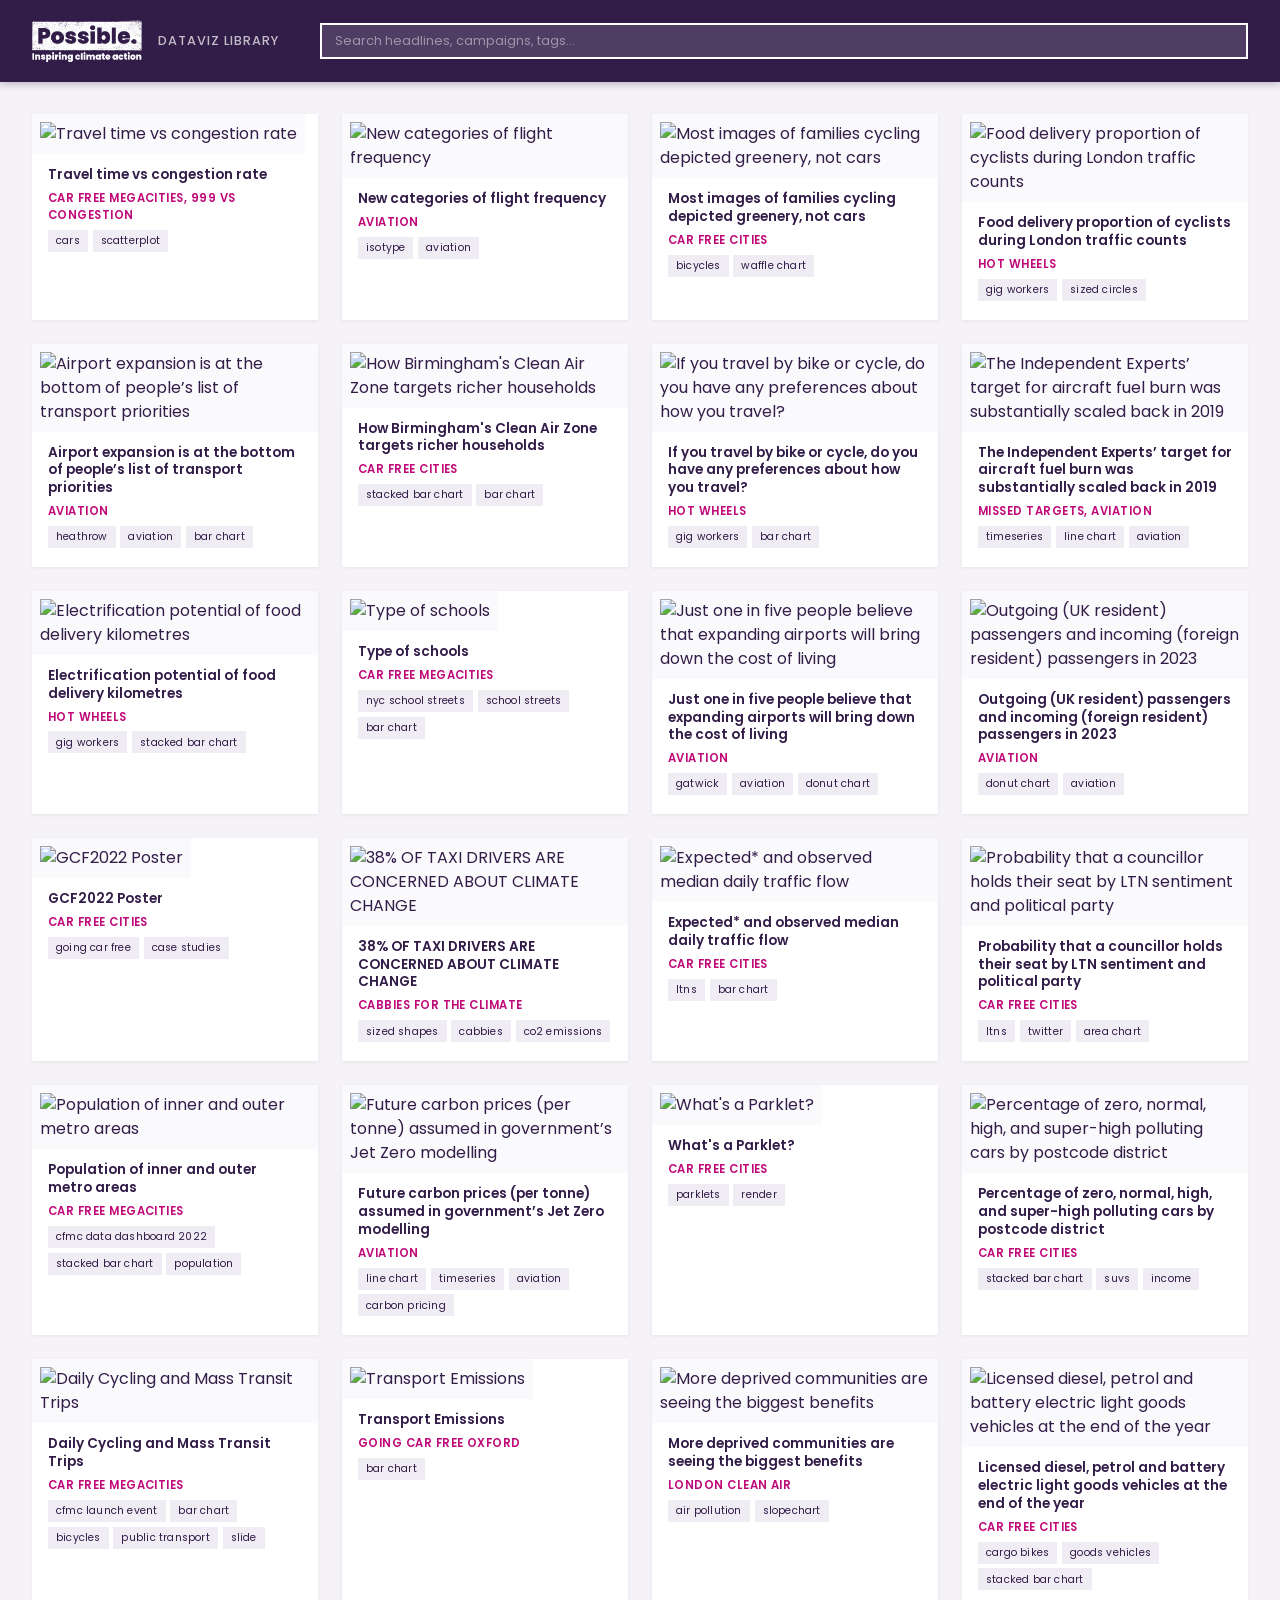
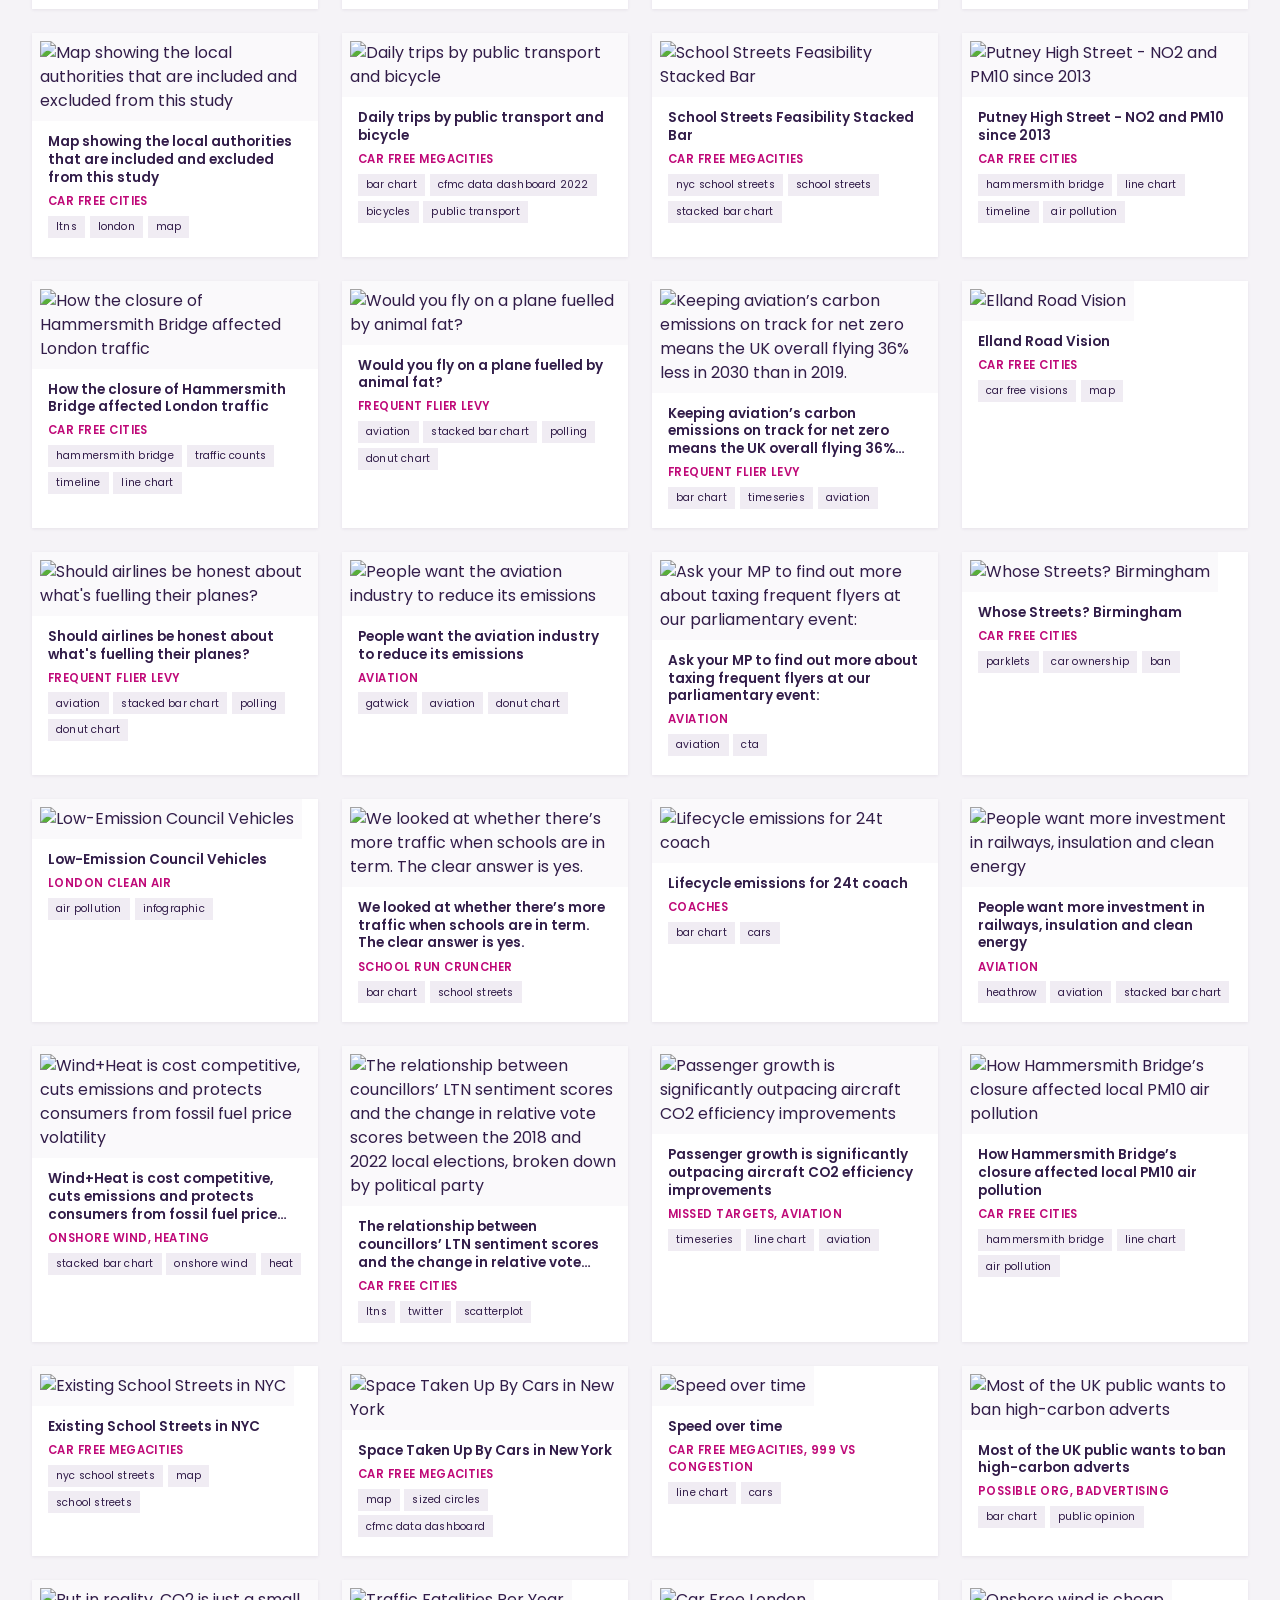
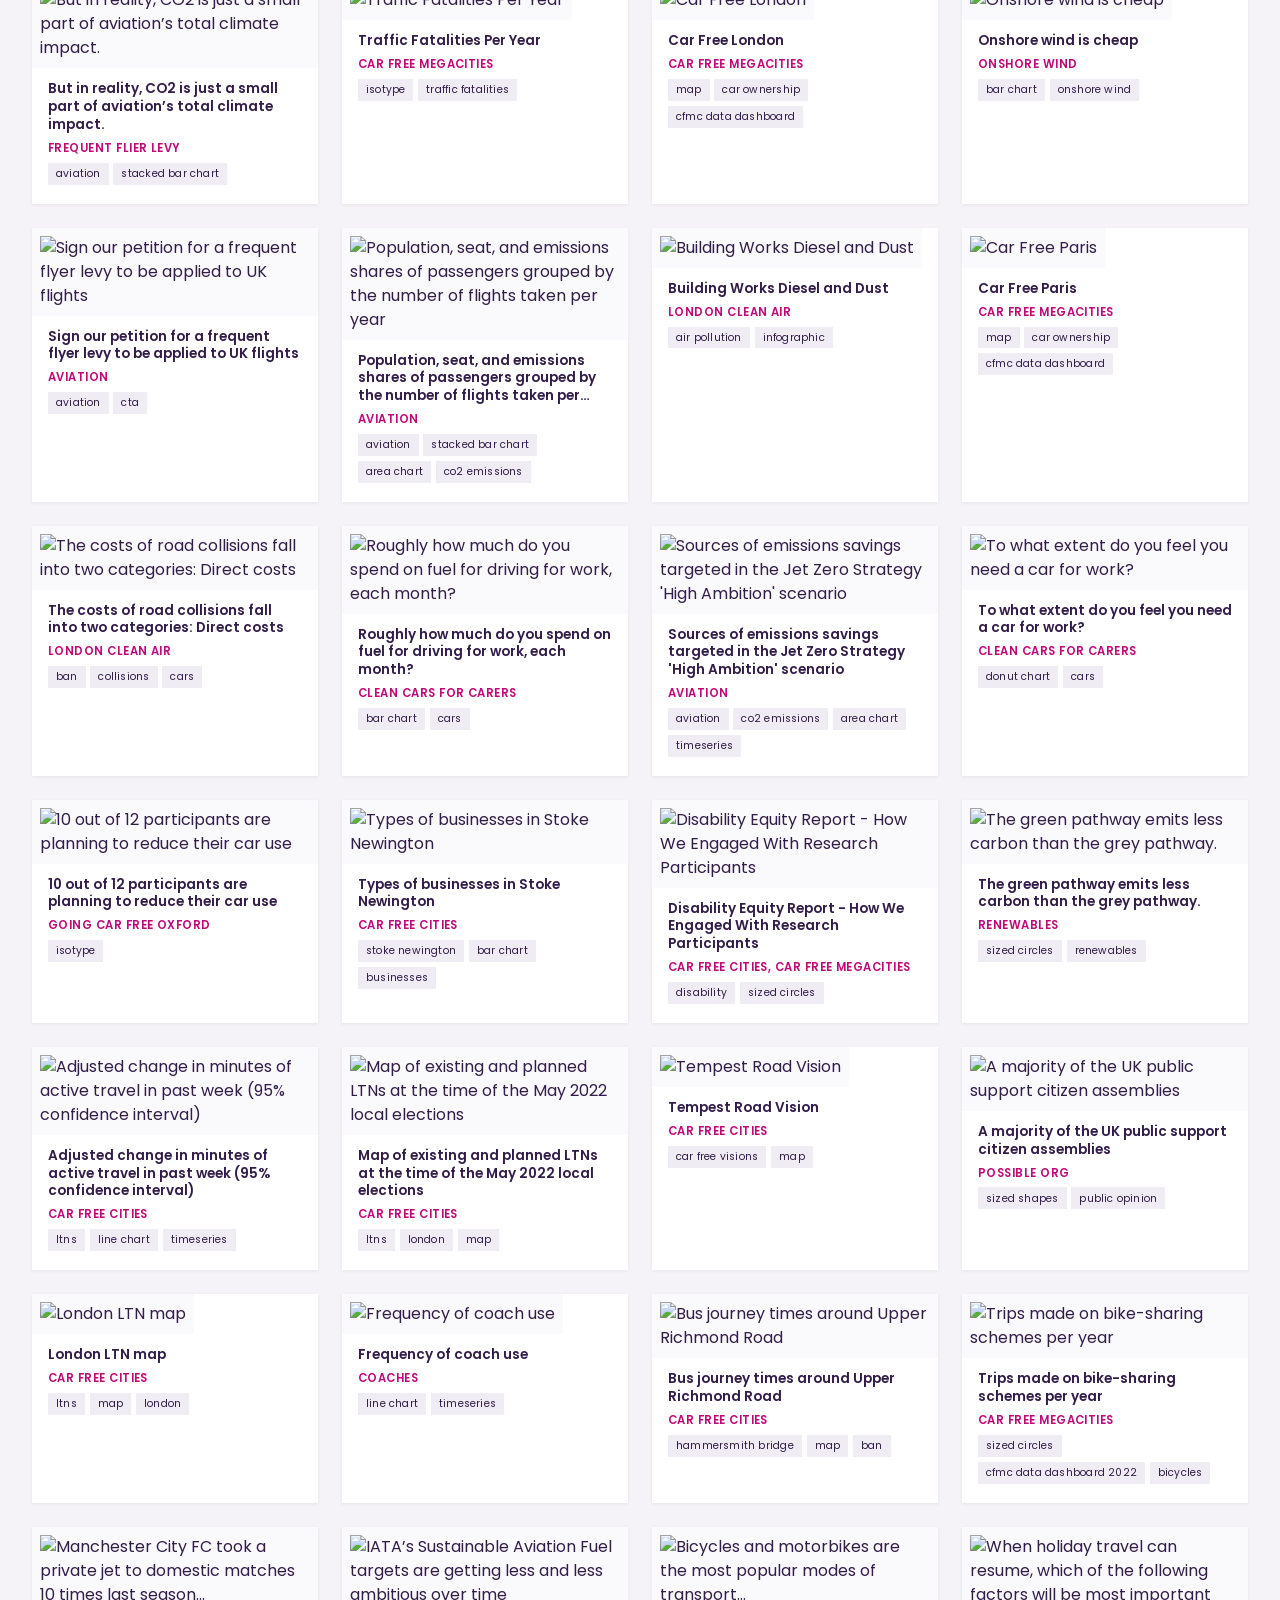
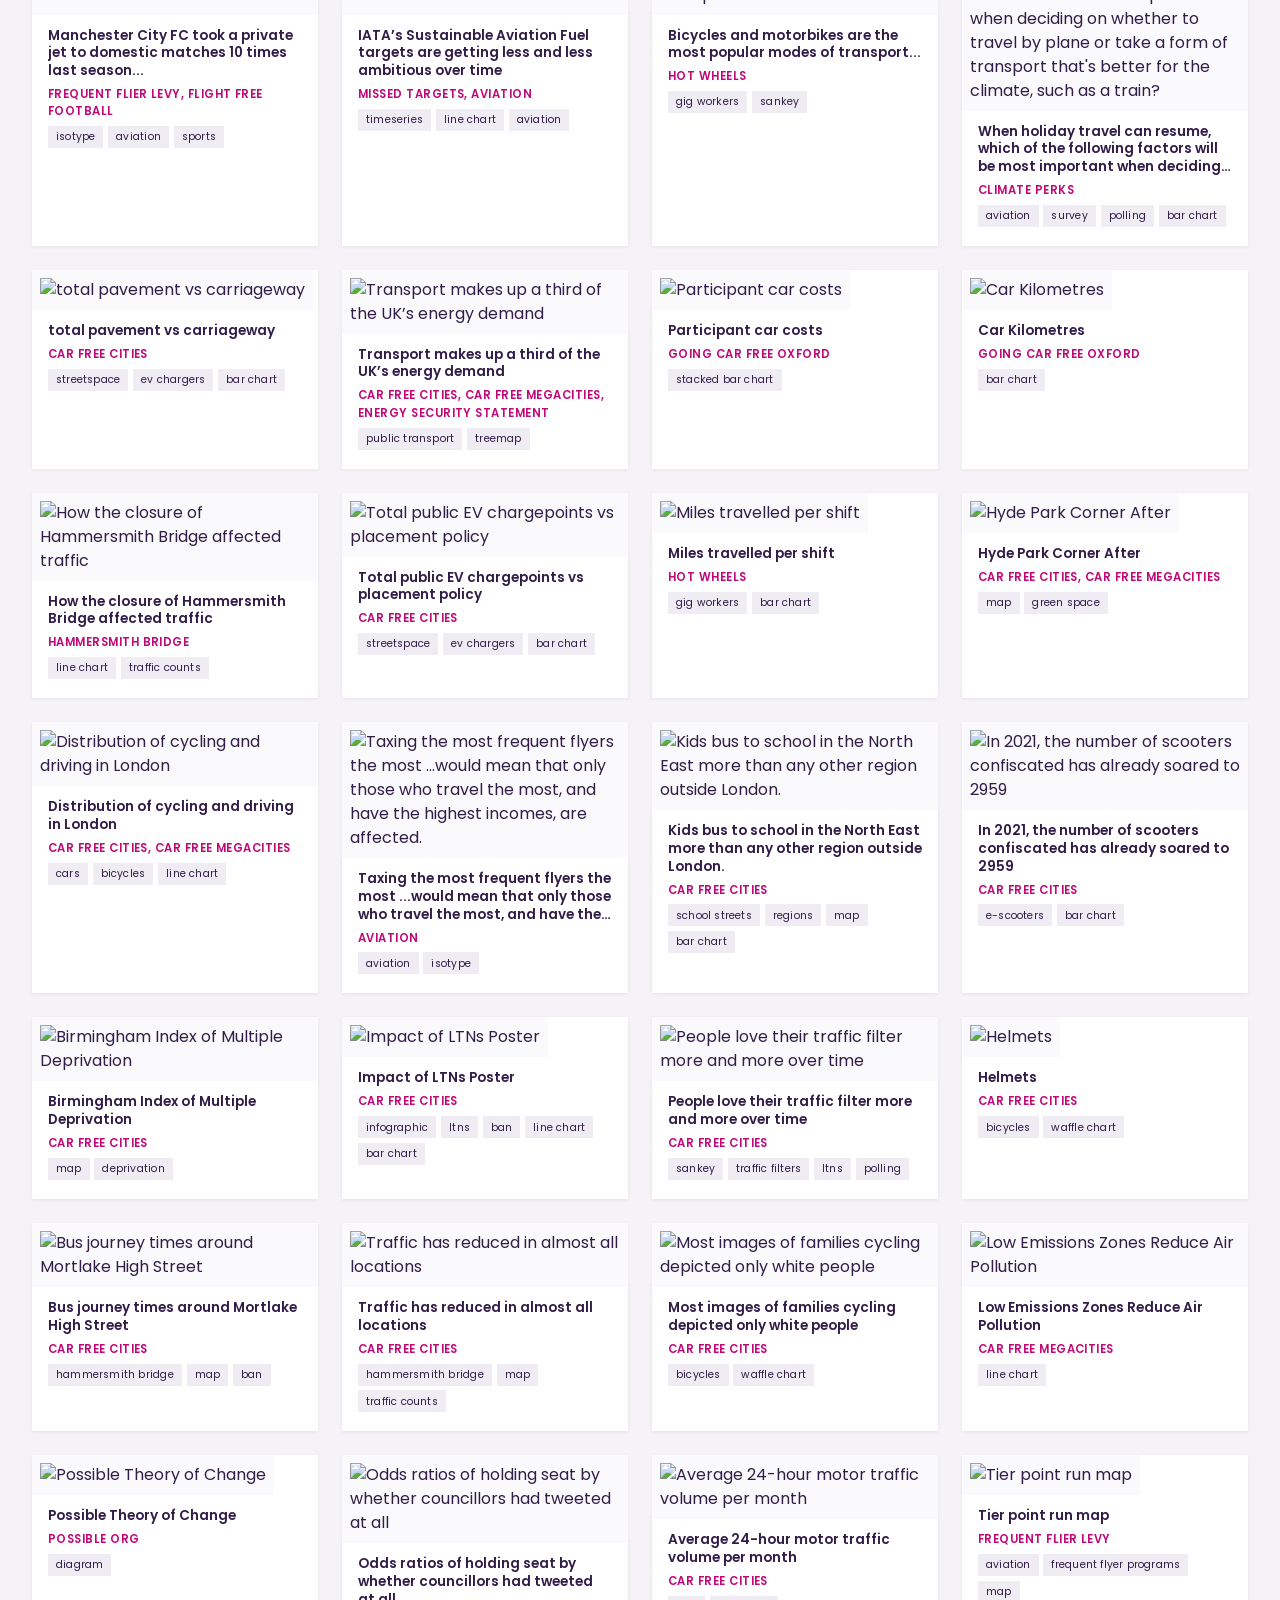
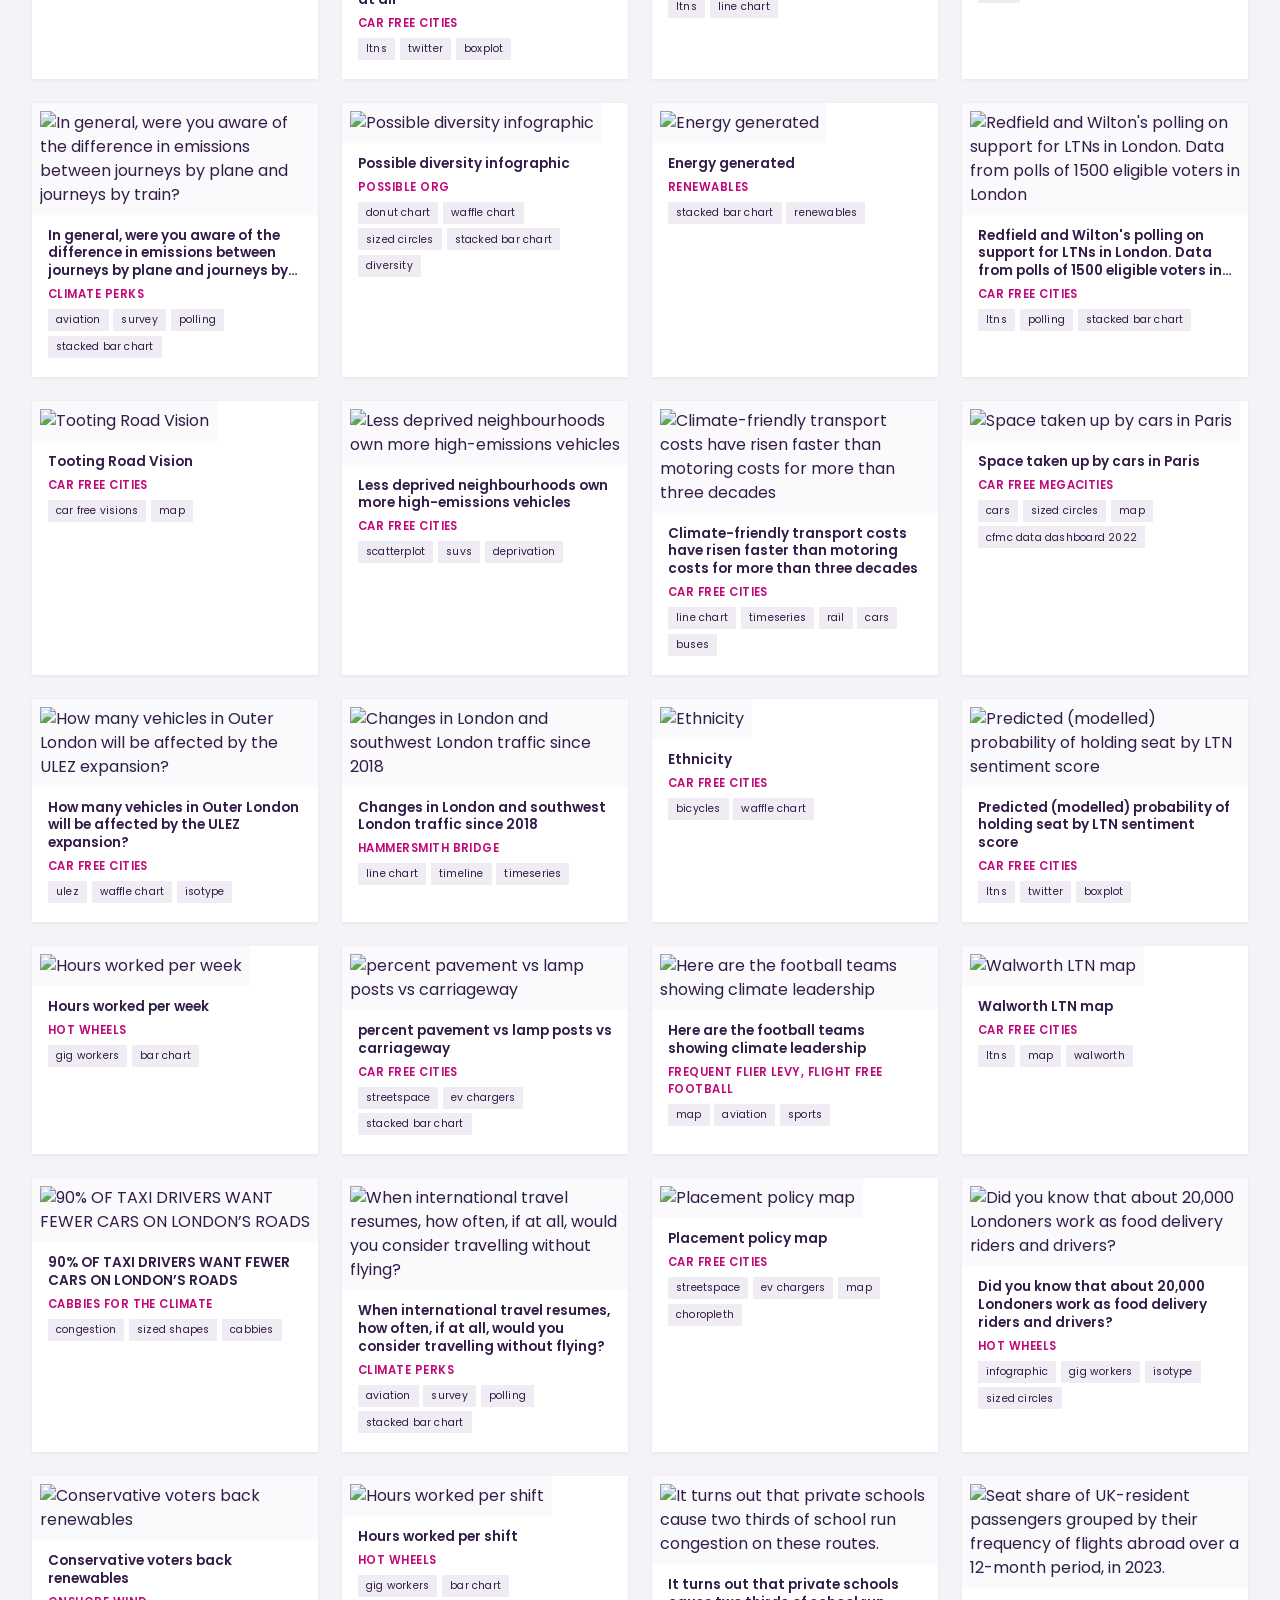
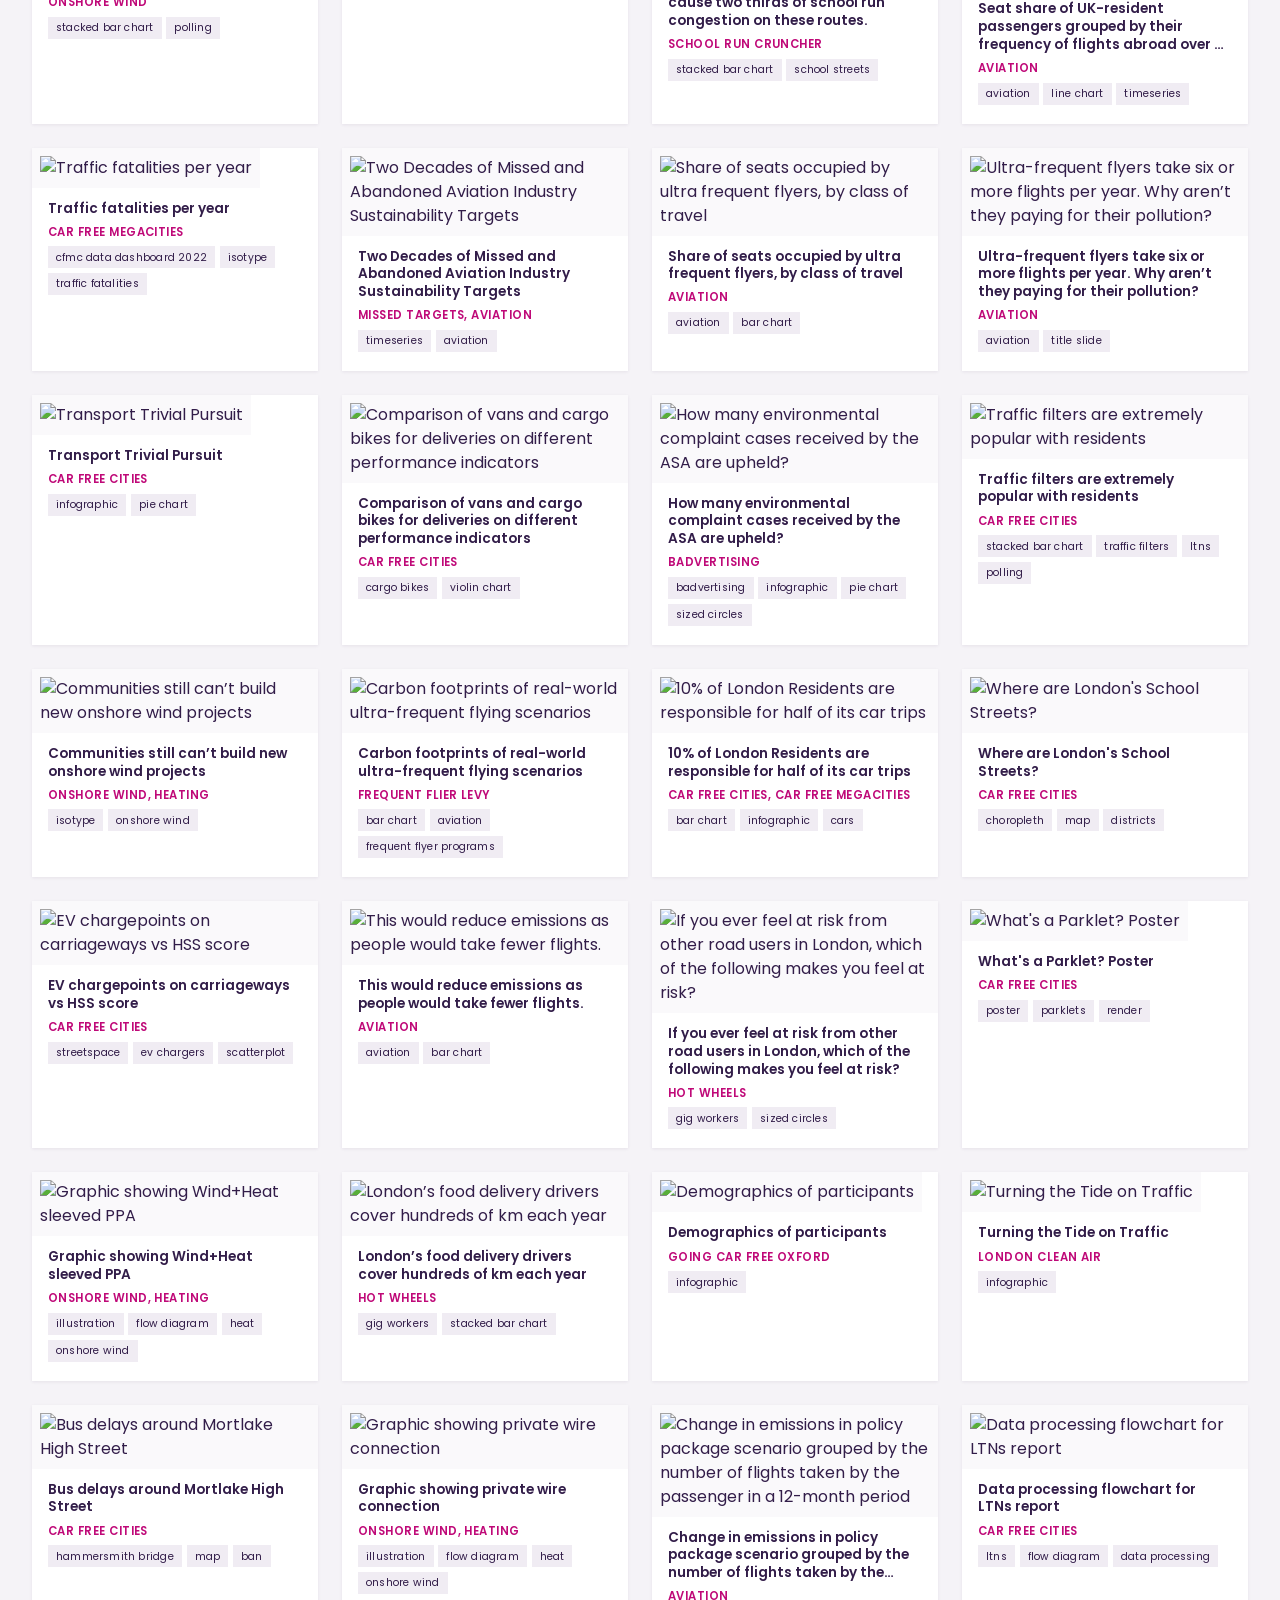
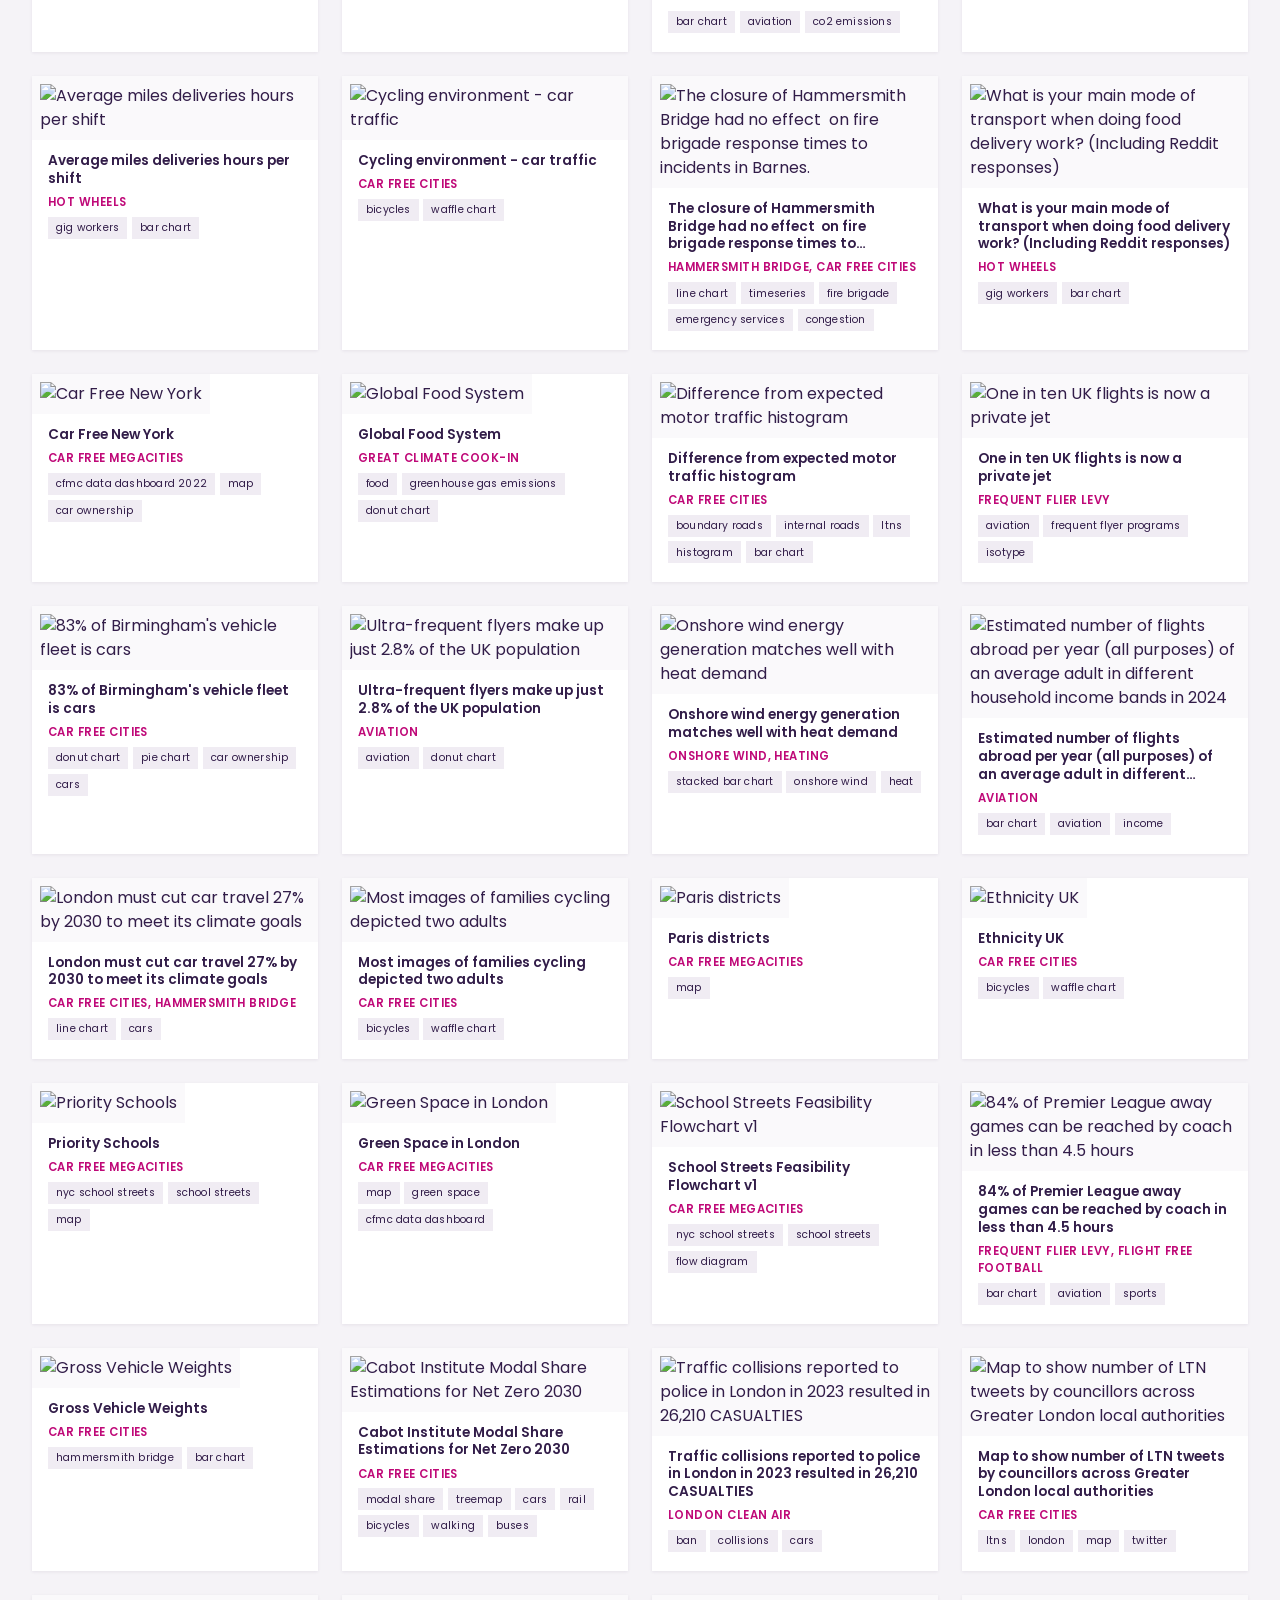
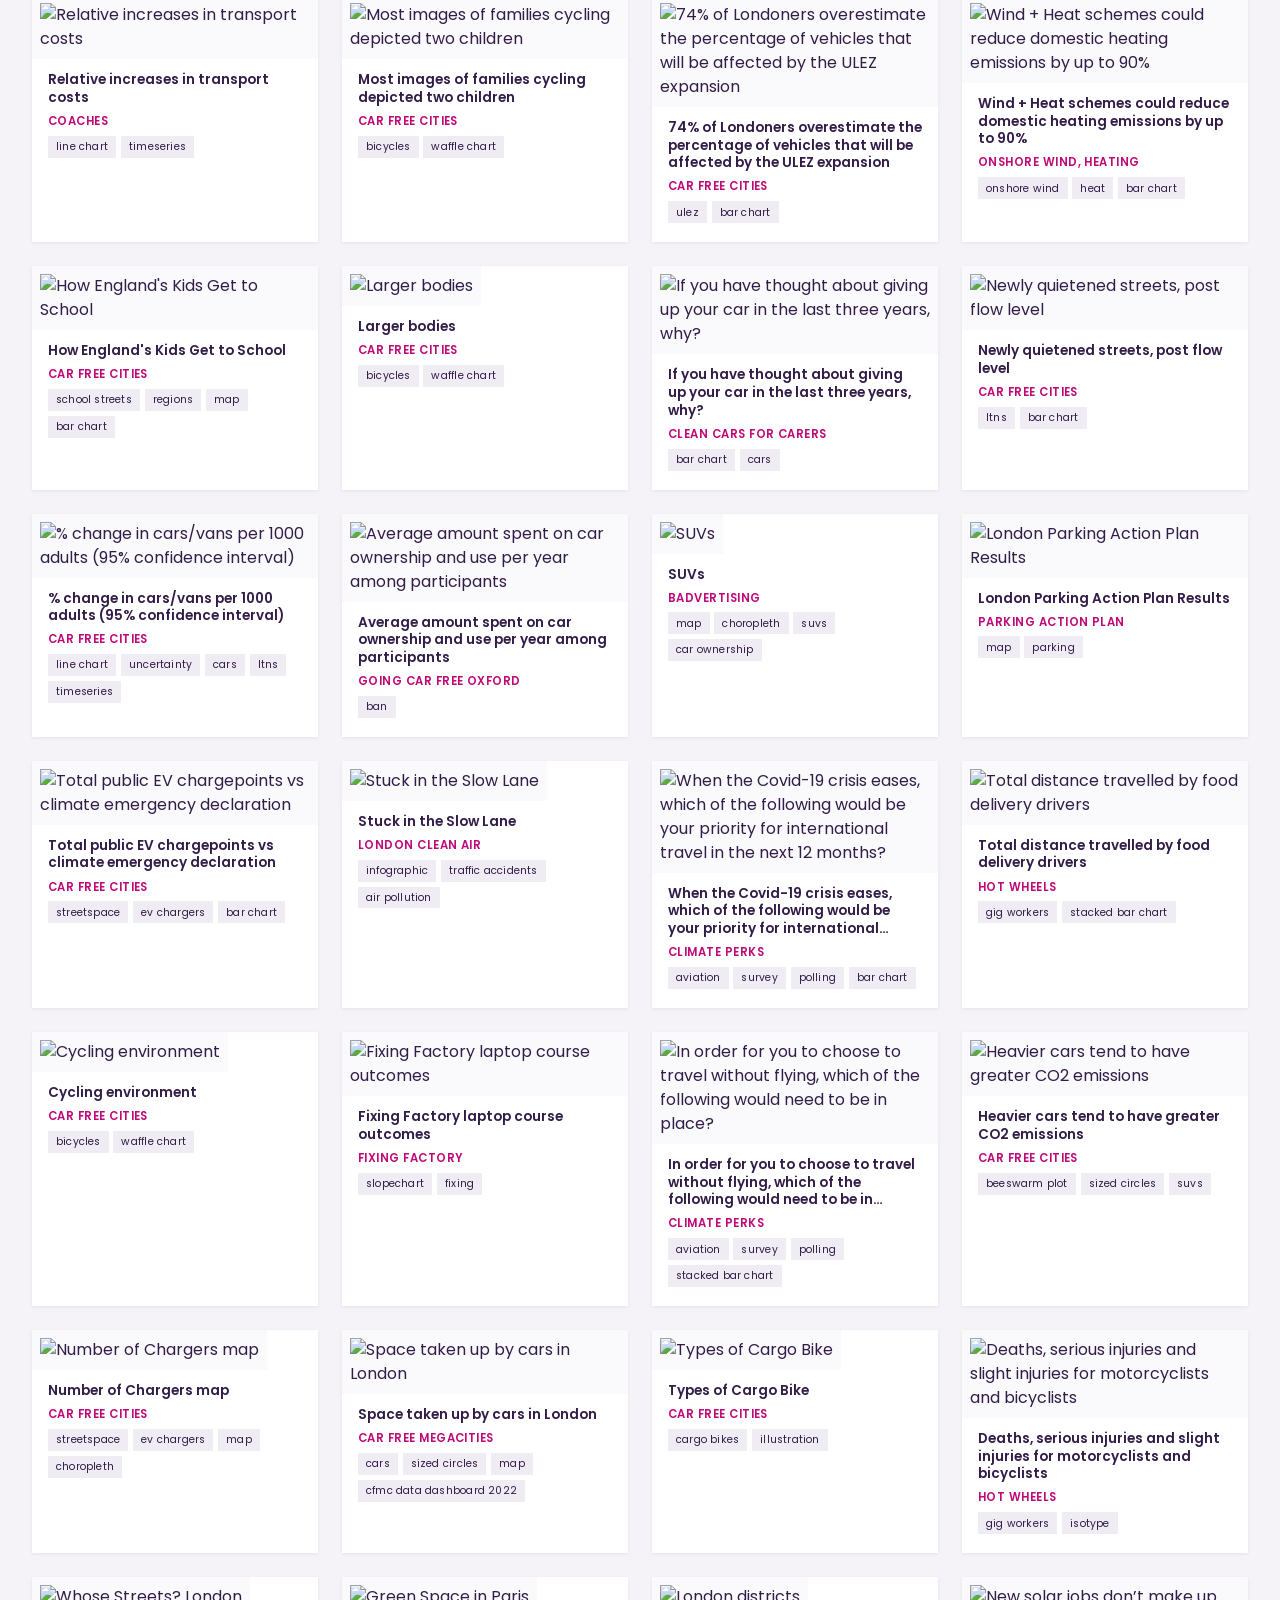
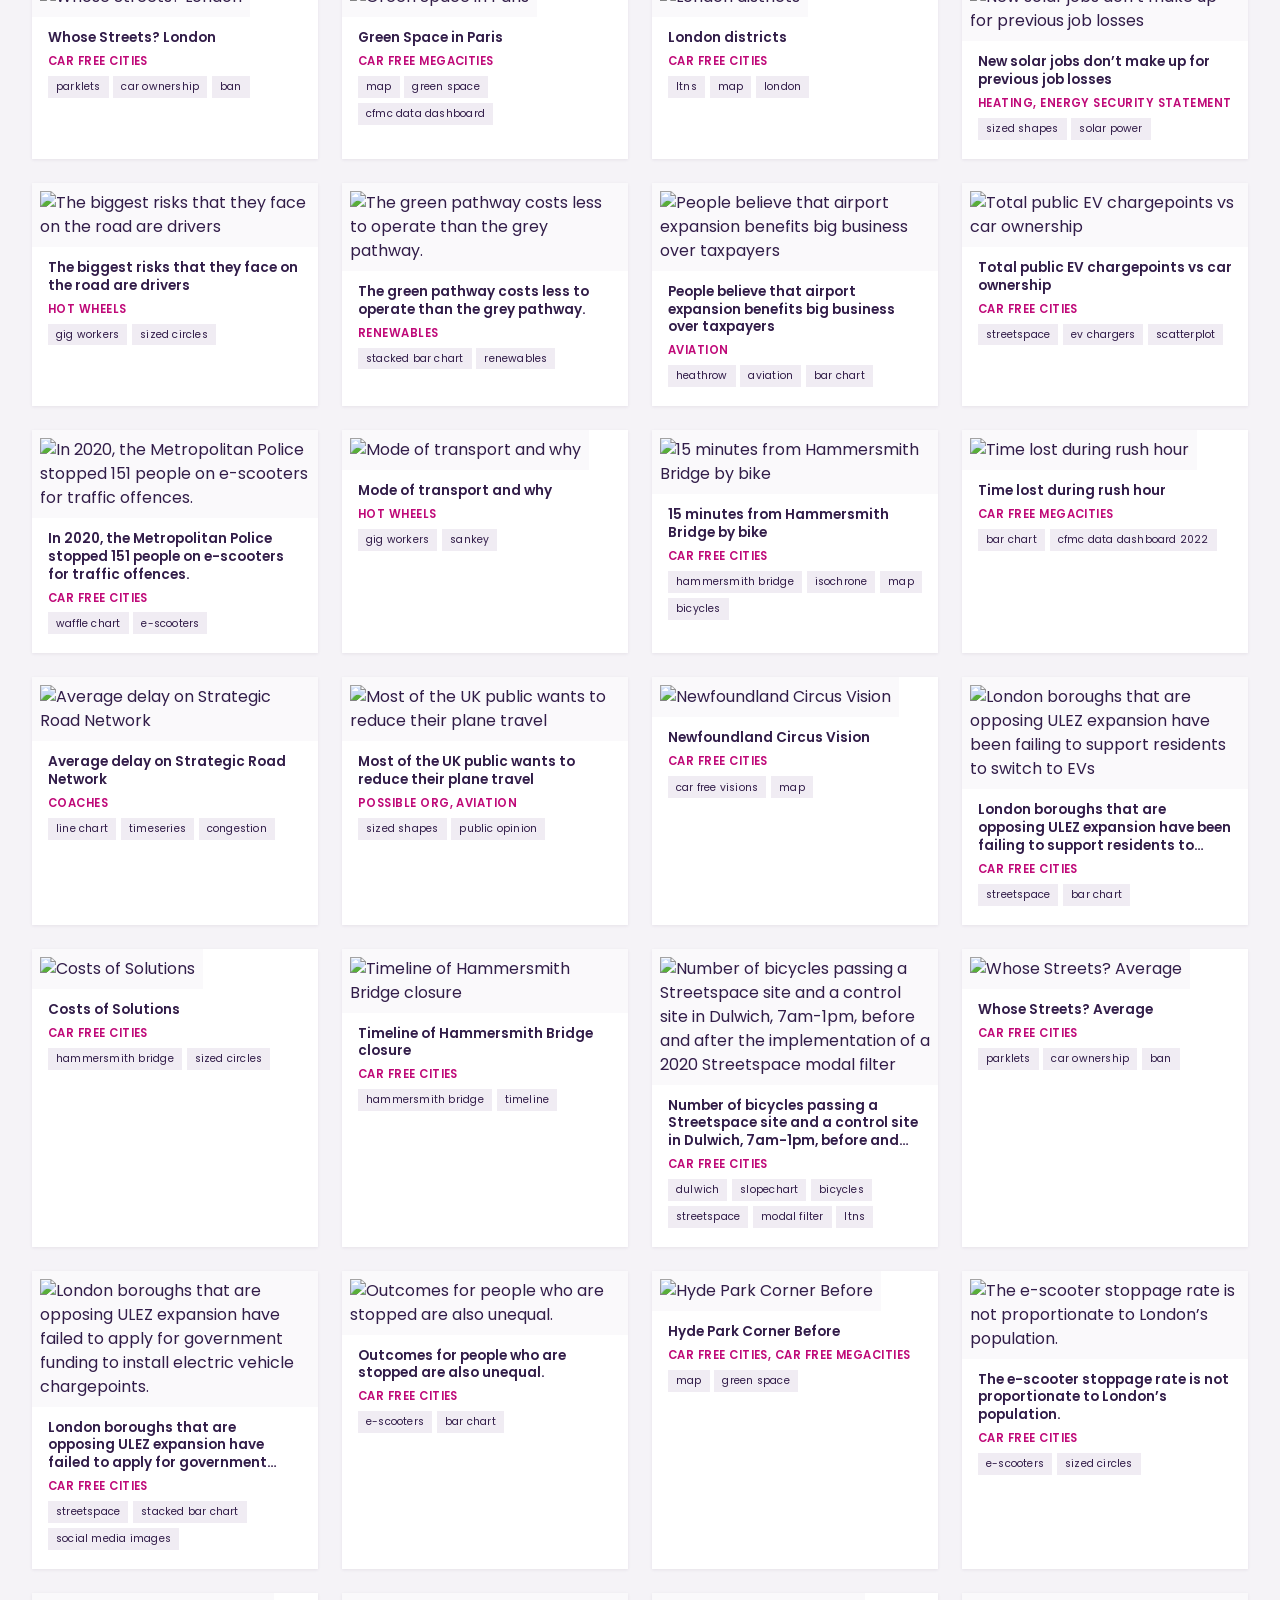
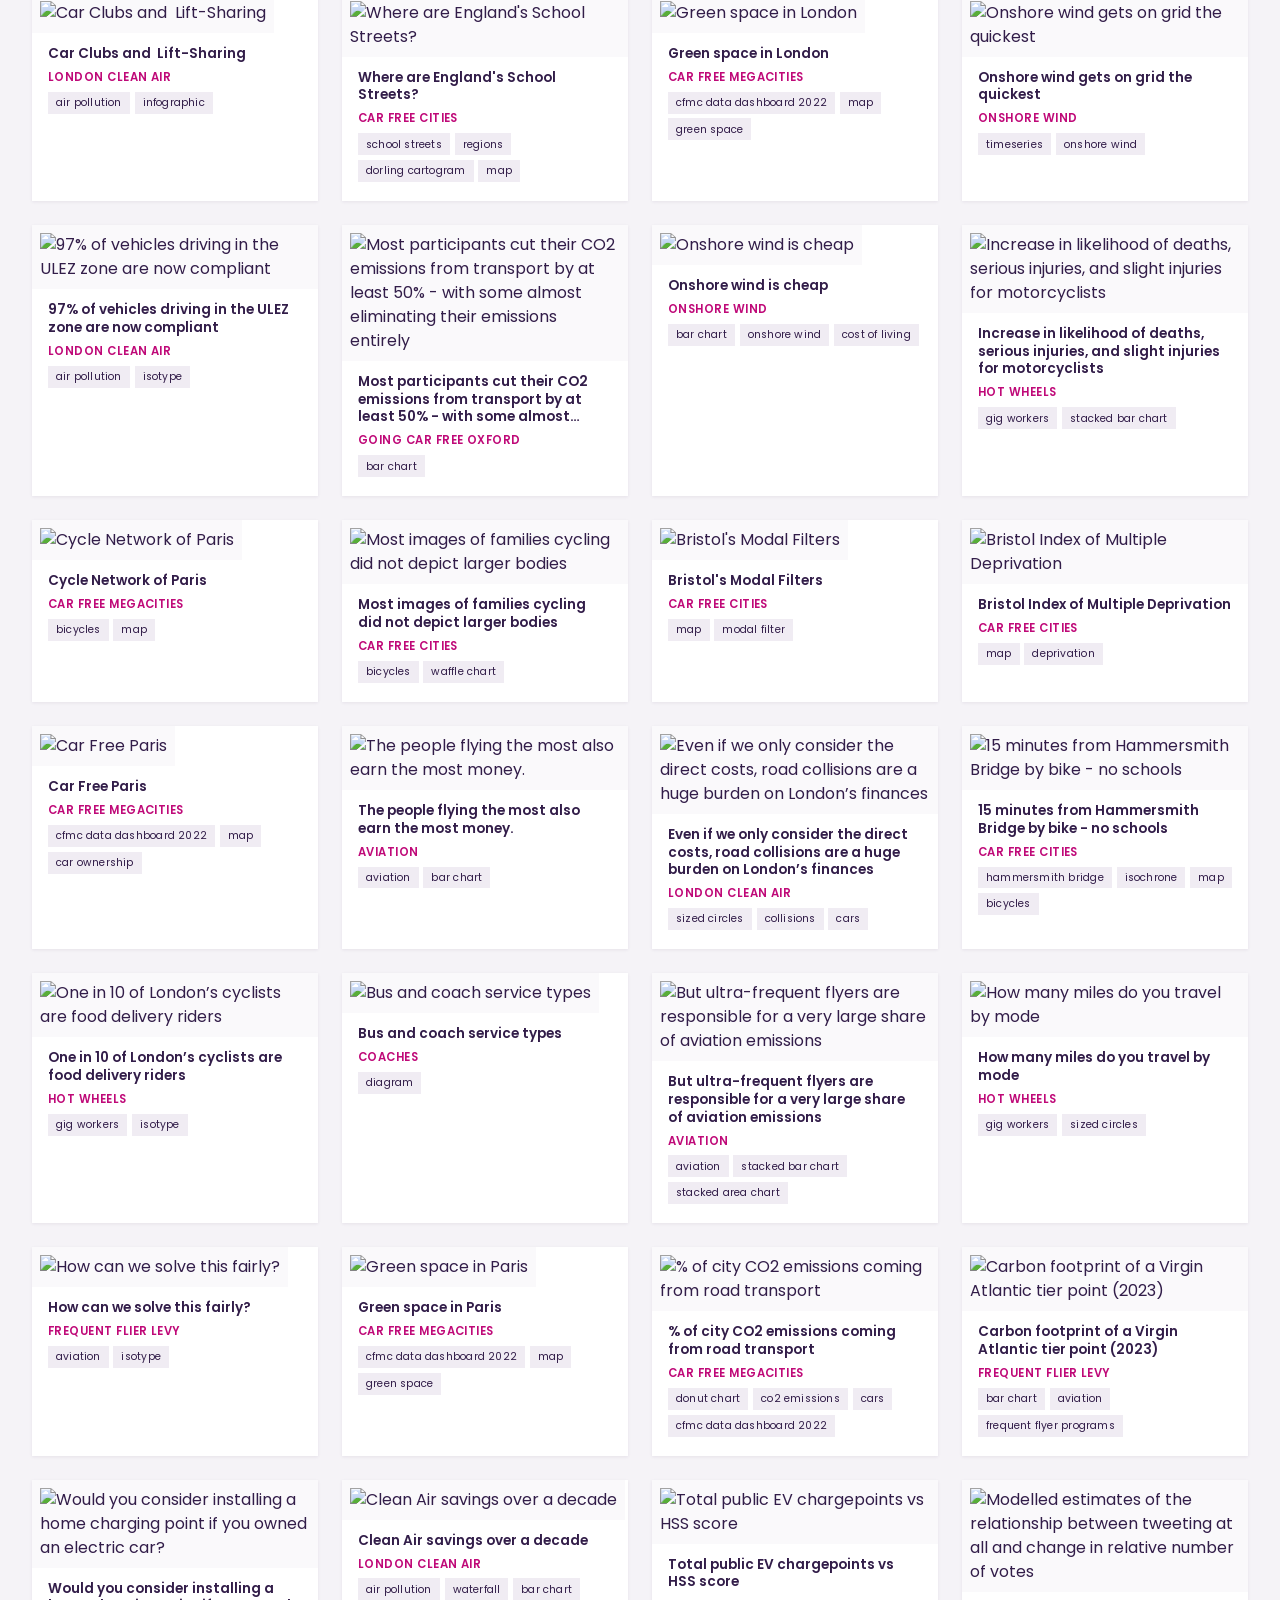
==== site/index.html @ 5dcdf3e6 "Add static site, admin tool, and migration scripts Complete Phases 1-3b of Airtable migration: - Sta" ====
<!DOCTYPE html>
<html lang="en">
<head>
  <meta charset="UTF-8">
  <meta name="viewport" content="width=device-width, initial-scale=1.0">
  <title>Data Visualization Library — Possible</title>
  <link rel="preconnect" href="https://fonts.googleapis.com">
  <link rel="preconnect" href="https://fonts.gstatic.com" crossorigin>
  <link href="https://fonts.googleapis.com/css2?family=Poppins:wght@400;500;600;700&display=swap" rel="stylesheet">
  <link rel="stylesheet" href="style.css">
</head>
<body>
  <header>
    <div class="header-inner">
      <div class="header-brand">
        <a href="/" class="logo-link">
          <img src="logo.png" alt="Possible" class="logo">
        </a>
        <span class="header-subtitle">Dataviz Library</span>
      </div>
      <div class="header-search">
        <input type="text" id="search" placeholder="Search headlines, campaigns, tags..." autofocus>
      </div>
    </div>
  </header>

  <main>
    <div id="grid" class="grid"></div>
    <div id="empty" class="empty hidden">No results found.</div>
  </main>

  <!-- Lightbox overlay -->
  <div id="lightbox" class="lightbox hidden">
    <div class="lightbox-backdrop"></div>
    <div class="lightbox-content">
      <button class="lightbox-close" aria-label="Close">&times;</button>
      <img id="lightbox-img" src="" alt="">
      <div class="lightbox-meta">
        <h2 id="lightbox-title"></h2>
        <div id="lightbox-details"></div>
        <div id="lightbox-links" class="lightbox-links"></div>
      </div>
    </div>
  </div>

  <script src="app.js?v=2"></script>
</body>
</html>
---- site/style.css ----
/* ── Reset & base ──────────────────────────────────────────────────────── */

*, *::before, *::after {
  box-sizing: border-box;
  margin: 0;
  padding: 0;
}

body {
  font-family: "Poppins", -apple-system, BlinkMacSystemFont, "Segoe UI", Roboto, Helvetica, Arial, sans-serif;
  background: #f5f3f7;
  color: #321D49;
  line-height: 1.5;
}

/* ── Header ────────────────────────────────────────────────────────────── */

header {
  background: #321D49;
  color: #fff;
  padding: 1.25rem 2rem;
  position: sticky;
  top: 0;
  z-index: 100;
  box-shadow: 0 2px 8px rgba(50, 29, 73, 0.3);
}

.header-inner {
  max-width: 1400px;
  margin: 0 auto;
  display: flex;
  align-items: center;
  gap: 2.5rem;
}

.header-brand {
  display: flex;
  align-items: center;
  gap: 1rem;
  flex-shrink: 0;
}

.logo-link {
  display: flex;
  align-items: center;
  flex-shrink: 0;
}

.logo {
  height: 42px;
  width: auto;
}

.header-subtitle {
  font-size: 0.8rem;
  font-weight: 500;
  letter-spacing: 0.08em;
  text-transform: uppercase;
  color: rgba(255, 255, 255, 0.7);
  white-space: nowrap;
}

/* ── Search (in header) ───────────────────────────────────────────────── */

.header-search {
  flex: 1;
  min-width: 0;
  display: flex;
  align-items: center;
  gap: 1rem;
}

#search {
  width: 100%;
  padding: 0.45rem 0.85rem;
  font-size: 0.8rem;
  font-family: inherit;
  border: 2px solid rgba(255, 255, 255, 0.25);
  border-radius: 0;
  background: rgba(255, 255, 255, 0.08);
  color: #fff;
  outline: none;
  transition: border-color 0.2s, background 0.2s;
}

#search::placeholder {
  color: rgba(255, 255, 255, 0.45);
}

#search:focus {
  border-color: #fff;
  background: rgba(255, 255, 255, 0.14);
}


/* ── Grid ──────────────────────────────────────────────────────────────── */

main {
  max-width: 1400px;
  margin: 0 auto;
  padding: 2rem;
}

.grid {
  display: grid;
  grid-template-columns: repeat(auto-fill, minmax(280px, 1fr));
  gap: 1.5rem;
}

/* ── Card ──────────────────────────────────────────────────────────────── */

.card {
  background: #fff;
  border-radius: 0;
  overflow: hidden;
  box-shadow: 0 1px 3px rgba(50, 29, 73, 0.08);
  cursor: pointer;
  transition: transform 0.15s, box-shadow 0.15s;
  border-bottom: 3px solid transparent;
}

.card:hover {
  transform: translateY(-3px);
  box-shadow: 0 6px 20px rgba(50, 29, 73, 0.12);
  border-bottom-color: #BF0978;
}

.card-img {
  width: 100%;
  aspect-ratio: 4 / 3;
  object-fit: contain;
  background: #faf9fb;
  padding: 0.5rem;
}

.card-body {
  padding: 0.75rem 1rem 1rem;
}

.card-title {
  font-size: 0.85rem;
  font-weight: 600;
  margin-bottom: 0.4rem;
  line-height: 1.3;
  display: -webkit-box;
  -webkit-line-clamp: 3;
  -webkit-box-orient: vertical;
  overflow: hidden;
}

.card-campaign {
  font-size: 0.72rem;
  color: #BF0978;
  font-weight: 600;
  text-transform: uppercase;
  letter-spacing: 0.04em;
  margin-bottom: 0.35rem;
}

.card-tags {
  display: flex;
  flex-wrap: wrap;
  gap: 0.3rem;
}

.tag {
  font-size: 0.65rem;
  padding: 0.2rem 0.5rem;
  background: #f0ecf3;
  color: #321D49;
  border-radius: 0;
  white-space: nowrap;
  text-transform: lowercase;
  letter-spacing: 0.02em;
}

/* ── Empty state ───────────────────────────────────────────────────────── */

.empty {
  text-align: center;
  padding: 4rem 1rem;
  color: #999;
  font-size: 1.1rem;
}

.hidden {
  display: none;
}

/* ── Lightbox ──────────────────────────────────────────────────────────── */

.lightbox {
  position: fixed;
  inset: 0;
  z-index: 200;
  display: flex;
  align-items: center;
  justify-content: center;
}

.lightbox.hidden {
  display: none;
}

.lightbox-backdrop {
  position: absolute;
  inset: 0;
  background: rgba(50, 29, 73, 0.88);
}

.lightbox-content {
  position: relative;
  background: #fff;
  border-radius: 0;
  max-width: 90vw;
  max-height: 90vh;
  overflow-y: auto;
  box-shadow: 0 8px 40px rgba(0, 0, 0, 0.4);
  display: flex;
  flex-direction: column;
}

.lightbox-close {
  position: absolute;
  top: 0.5rem;
  right: 0.75rem;
  background: none;
  border: none;
  font-size: 2rem;
  color: #321D49;
  cursor: pointer;
  z-index: 1;
  line-height: 1;
}

.lightbox-close:hover {
  color: #BF0978;
}

#lightbox-img {
  max-width: 100%;
  max-height: 65vh;
  object-fit: contain;
  padding: 1.5rem;
  background: #faf9fb;
}

.lightbox-meta {
  padding: 1.25rem 1.5rem 1.5rem;
}

.lightbox-meta h2 {
  font-size: 1.1rem;
  margin-bottom: 0.75rem;
}

#lightbox-details {
  font-size: 0.85rem;
  color: #666;
  line-height: 1.7;
}

#lightbox-details .detail-label {
  color: #321D49;
  font-weight: 600;
}

.lightbox-links {
  margin-top: 1rem;
  display: flex;
  flex-wrap: wrap;
  gap: 0.5rem;
}

.lightbox-links a {
  display: inline-block;
  padding: 0.5rem 1.25rem;
  font-size: 0.8rem;
  font-weight: 600;
  font-family: inherit;
  border-radius: 0;
  text-decoration: none;
  text-transform: uppercase;
  letter-spacing: 0.04em;
  transition: background 0.15s;
}

.btn-primary {
  background: #BF0978;
  color: #fff;
}

.btn-primary:hover {
  background: #a00766;
}

.btn-secondary {
  background: #f0ecf3;
  color: #321D49;
}

.btn-secondary:hover {
  background: #e0dae6;
}

/* ── Mobile ────────────────────────────────────────────────────────────── */

@media (max-width: 768px) {
  header {
    padding: 0.75rem 1rem;
  }

  .header-inner {
    flex-wrap: wrap;
    gap: 0.5rem;
  }

  .header-brand {
    width: 100%;
    gap: 0.75rem;
  }

  .logo {
    height: 30px;
  }

  .header-subtitle {
    font-size: 0.7rem;
  }

  .header-search {
    width: 100%;
  }

  main {
    padding: 1rem;
  }

  .grid {
    grid-template-columns: repeat(auto-fill, minmax(160px, 1fr));
    gap: 0.75rem;
  }

  .card-body {
    padding: 0.5rem 0.75rem 0.75rem;
  }

  .card-title {
    font-size: 0.78rem;
  }

  .lightbox-content {
    max-width: 95vw;
    max-height: 95vh;
  }
}
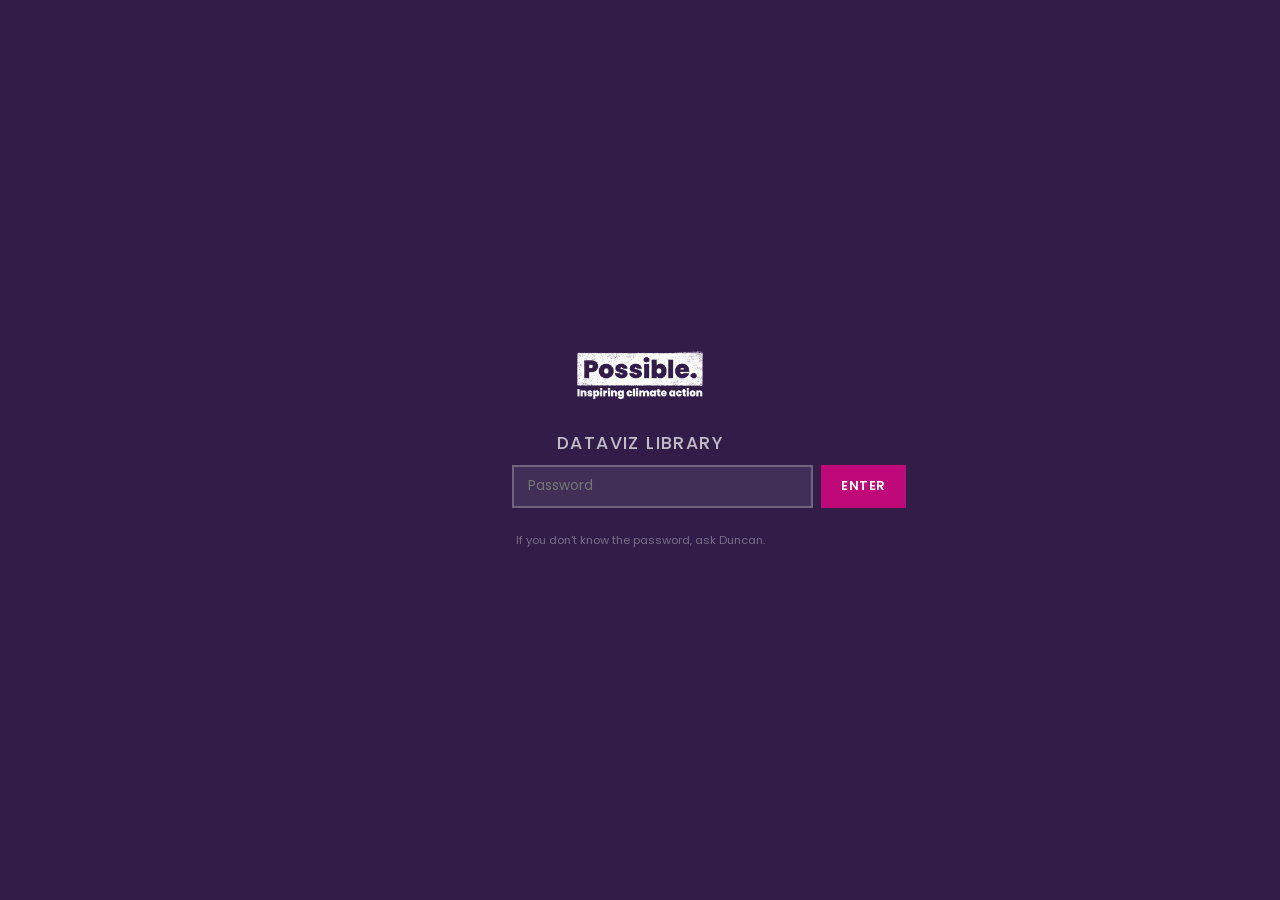
==== commit c9a146a6: "Add auth gate and block search indexing Introduce a client-side password gate to site/index.html wit" ====
--- a/site/index.html
+++ b/site/index.html
@@ -3,6 +3,7 @@
 <head>
   <meta charset="UTF-8">
   <meta name="viewport" content="width=device-width, initial-scale=1.0">
+  <meta name="robots" content="noindex, nofollow">
   <title>Data Visualization Library — Possible</title>
   <link rel="preconnect" href="https://fonts.googleapis.com">
   <link rel="preconnect" href="https://fonts.gstatic.com" crossorigin>
@@ -43,6 +44,54 @@
     </div>
   </div>
 
+  <!-- Password gate -->
+  <div id="auth-gate" class="auth-gate">
+    <div class="auth-box">
+      <img src="logo.png" alt="Possible" class="auth-logo">
+      <h1>Dataviz Library</h1>
+      <form id="auth-form">
+        <input type="password" id="auth-password" placeholder="Password" autofocus>
+        <button type="submit">Enter</button>
+      </form>
+      <div id="auth-error" class="auth-error hidden">Incorrect password</div>
+      <div class="auth-hint">If you don't know the password, ask Duncan.</div>
+    </div>
+  </div>
+
+  <script>
+  (function() {
+    const PASS_HASH = 'd5be2d831e628a91bbb642604713ea9500a2c9a86f372dfedae429c6c3762ddd';
+    const gate = document.getElementById('auth-gate');
+
+    async function hashPass(pw) {
+      const enc = new TextEncoder().encode(pw);
+      const buf = await crypto.subtle.digest('SHA-256', enc);
+      return Array.from(new Uint8Array(buf)).map(b => b.toString(16).padStart(2, '0')).join('');
+    }
+
+    if (sessionStorage.getItem('dvl_auth') === 'ok') {
+      gate.classList.add('hidden');
+      document.getElementById('search').focus();
+    } else {
+      document.body.classList.add('locked');
+    }
+
+    document.getElementById('auth-form').addEventListener('submit', async function(e) {
+      e.preventDefault();
+      const pw = document.getElementById('auth-password').value;
+      const hash = await hashPass(pw);
+      if (hash === PASS_HASH) {
+        sessionStorage.setItem('dvl_auth', 'ok');
+        gate.classList.add('hidden');
+        document.body.classList.remove('locked');
+        document.getElementById('search').focus();
+      } else {
+        document.getElementById('auth-error').classList.remove('hidden');
+      }
+    });
+  })();
+  </script>
+
   <script src="app.js?v=2"></script>
 </body>
 </html>
--- a/site/style.css
+++ b/site/style.css
@@ -303,6 +303,108 @@
   background: #e0dae6;
 }
 
+/* ── Auth gate ─────────────────────────────────────────────────────────── */
+
+body.locked header,
+body.locked main,
+body.locked .lightbox {
+  display: none;
+}
+
+.auth-gate {
+  position: fixed;
+  inset: 0;
+  z-index: 300;
+  display: flex;
+  align-items: center;
+  justify-content: center;
+  background: #321D49;
+}
+
+.auth-gate.hidden {
+  display: none;
+}
+
+.auth-box {
+  text-align: center;
+  color: #fff;
+  max-width: 320px;
+  width: 100%;
+  padding: 2rem;
+}
+
+.auth-logo {
+  height: 48px;
+  margin-bottom: 1.5rem;
+}
+
+.auth-box h1 {
+  font-size: 1.1rem;
+  font-weight: 500;
+  text-transform: uppercase;
+  letter-spacing: 0.08em;
+  color: rgba(255, 255, 255, 0.7);
+  margin-bottom: 0.5rem;
+}
+
+.auth-box p {
+  font-size: 0.85rem;
+  color: rgba(255, 255, 255, 0.5);
+  margin-bottom: 1.5rem;
+}
+
+.auth-box form {
+  display: flex;
+  gap: 0.5rem;
+}
+
+.auth-box input[type="password"] {
+  flex: 1;
+  padding: 0.6rem 0.85rem;
+  font-size: 0.85rem;
+  font-family: inherit;
+  border: 2px solid rgba(255, 255, 255, 0.25);
+  border-radius: 0;
+  background: rgba(255, 255, 255, 0.08);
+  color: #fff;
+  outline: none;
+}
+
+.auth-box input[type="password"]:focus {
+  border-color: #fff;
+  background: rgba(255, 255, 255, 0.14);
+}
+
+.auth-box button {
+  padding: 0.6rem 1.25rem;
+  font-size: 0.8rem;
+  font-family: inherit;
+  font-weight: 600;
+  text-transform: uppercase;
+  letter-spacing: 0.04em;
+  background: #BF0978;
+  color: #fff;
+  border: none;
+  border-radius: 0;
+  cursor: pointer;
+}
+
+.auth-box button:hover {
+  background: #a00766;
+}
+
+.auth-error {
+  margin-top: 1rem;
+  font-size: 0.8rem;
+  color: #ff6b8a;
+}
+
+.auth-hint {
+  margin-top: 1.5rem;
+  font-size: 0.7rem;
+  color: rgba(255, 255, 255, 0.35);
+}
+
 /* ── Mobile ────────────────────────────────────────────────────────────── */
 
 @media (max-width: 768px) {
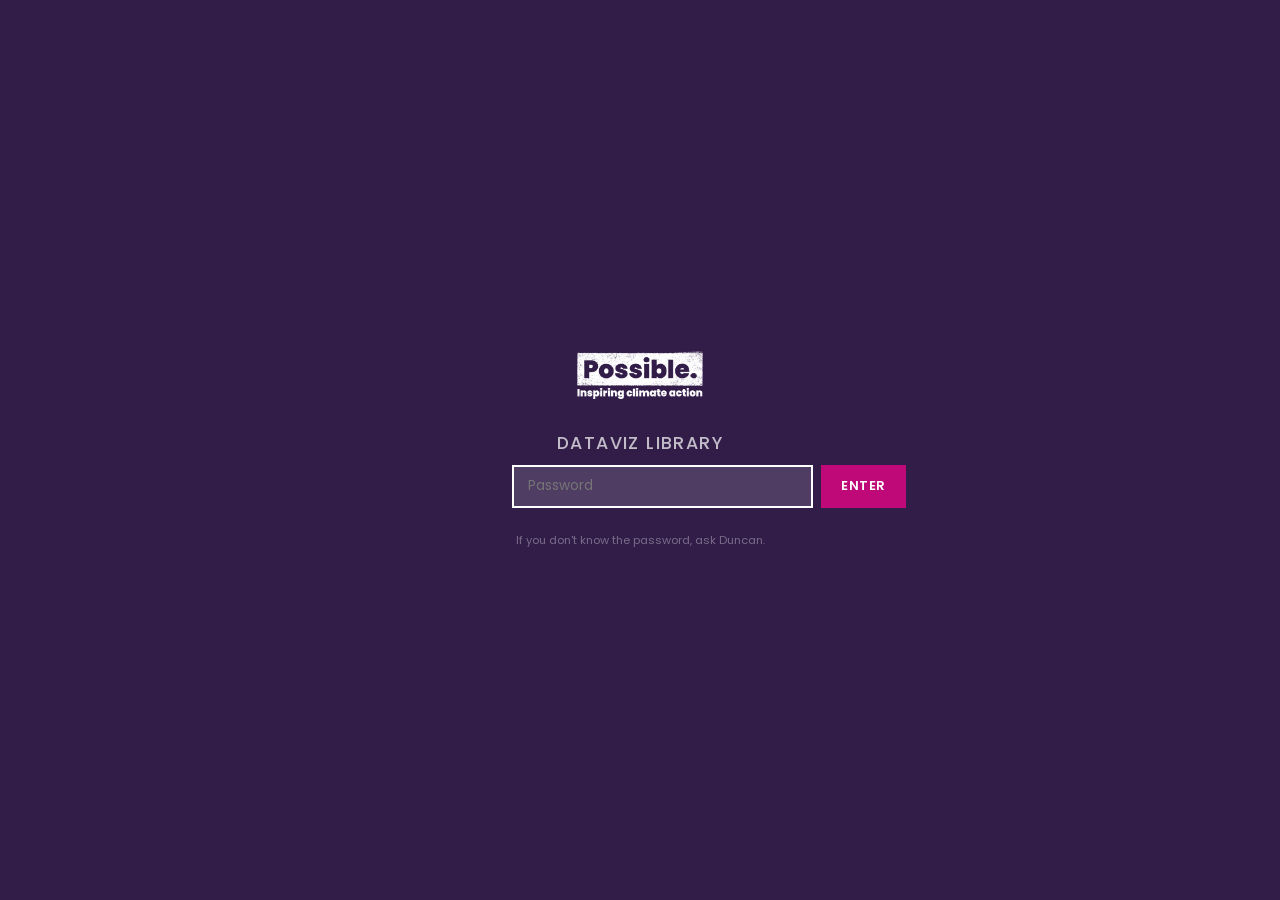
==== commit d1d4332b: "Add comments throughout codebase and expand documentation Add inline comments and docstrings across " ====
--- a/site/index.html
+++ b/site/index.html
@@ -3,6 +3,7 @@
 <head>
   <meta charset="UTF-8">
   <meta name="viewport" content="width=device-width, initial-scale=1.0">
+  <!-- Prevent search engine indexing — this is an internal tool -->
   <meta name="robots" content="noindex, nofollow">
   <title>Data Visualization Library — Possible</title>
   <link rel="preconnect" href="https://fonts.googleapis.com">
@@ -11,6 +12,7 @@
   <link rel="stylesheet" href="style.css">
 </head>
 <body>
+  <!-- ── Header with logo + search ── -->
   <header>
     <div class="header-inner">
       <div class="header-brand">
@@ -25,12 +27,13 @@
     </div>
   </header>
 
+  <!-- ── Card grid (populated by app.js) ── -->
   <main>
     <div id="grid" class="grid"></div>
     <div id="empty" class="empty hidden">No results found.</div>
   </main>
 
-  <!-- Lightbox overlay -->
+  <!-- ── Lightbox overlay (shown when a card is clicked) ── -->
   <div id="lightbox" class="lightbox hidden">
     <div class="lightbox-backdrop"></div>
     <div class="lightbox-content">
@@ -44,7 +47,10 @@
     </div>
   </div>
 
-  <!-- Password gate -->
+  <!-- ── Password gate ──
+       Client-side SHA-256 hash check.  This is a lightweight barrier for
+       an internal tool, not a security boundary.  Auth state is stored in
+       sessionStorage so it persists across page refreshes within a tab. -->
   <div id="auth-gate" class="auth-gate">
     <div class="auth-box">
       <img src="logo.png" alt="Possible" class="auth-logo">
@@ -59,6 +65,8 @@
   </div>
 
   <script>
+  // Password gate: compare SHA-256 hash of user input against stored hash.
+  // On success, hide the gate and store a flag in sessionStorage.
   (function() {
     const PASS_HASH = 'd5be2d831e628a91bbb642604713ea9500a2c9a86f372dfedae429c6c3762ddd';
     const gate = document.getElementById('auth-gate');
@@ -69,6 +77,7 @@
       return Array.from(new Uint8Array(buf)).map(b => b.toString(16).padStart(2, '0')).join('');
     }
 
+    // Skip the gate if already authenticated this session
     if (sessionStorage.getItem('dvl_auth') === 'ok') {
       gate.classList.add('hidden');
       document.getElementById('search').focus();
@@ -92,6 +101,7 @@
   })();
   </script>
 
+  <!-- Main application logic (search, grid rendering, lightbox) -->
   <script src="app.js?v=2"></script>
 </body>
 </html>
--- a/site/style.css
+++ b/site/style.css
@@ -1,3 +1,17 @@
+/*
+ * Possible Dataviz Library — Public Site Styles
+ *
+ * Brand colours:
+ *   Deep purple (primary):  #321D49
+ *   Magenta (accent):       #BF0978
+ *   Font: Poppins (loaded from Google Fonts in index.html)
+ *
+ * Design notes:
+ *   - No rounded corners (deliberate brand choice)
+ *   - Cards use contain (not cover) so chart content is fully visible
+ *   - Mobile: search wraps to a second line below the logo
+ */
+
 /* ── Reset & base ──────────────────────────────────────────────────────── */
 
 *, *::before, *::after {
@@ -14,6 +28,7 @@
 }
 
 /* ── Header ────────────────────────────────────────────────────────────── */
+/* Sticky header with logo, subtitle, and search input */
 
 header {
   background: #321D49;
@@ -61,6 +76,7 @@
 }
 
 /* ── Search (in header) ───────────────────────────────────────────────── */
+/* Full-width search input that stretches to fill remaining header space */
 
 .header-search {
   flex: 1;
@@ -94,6 +110,7 @@
 
 
 /* ── Grid ──────────────────────────────────────────────────────────────── */
+/* Responsive card grid using CSS auto-fill — no JS layout needed */
 
 main {
   max-width: 1400px;
@@ -108,6 +125,7 @@
 }
 
 /* ── Card ──────────────────────────────────────────────────────────────── */
+/* Each card = image thumbnail + headline + campaign + tags */
 
 .card {
   background: #fff;
@@ -122,15 +140,28 @@
 .card:hover {
   transform: translateY(-3px);
   box-shadow: 0 6px 20px rgba(50, 29, 73, 0.12);
-  border-bottom-color: #BF0978;
+  border-bottom-color: #BF0978; /* Magenta accent on hover */
 }
 
 .card-img {
   width: 100%;
   aspect-ratio: 4 / 3;
-  object-fit: contain;
+  object-fit: contain; /* Show the whole chart, don't crop */
   background: #faf9fb;
   padding: 0.5rem;
+}
+
+.card-img-placeholder {
+  display: flex;
+  align-items: center;
+  justify-content: center;
+  background: #ebe8ef;
+  color: #9a8fad;
+  font-size: 0.8rem;
+}
+
+.card-img-placeholder::after {
+  content: "No image";
 }
 
 .card-body {
@@ -142,6 +173,7 @@
   font-weight: 600;
   margin-bottom: 0.4rem;
   line-height: 1.3;
+  /* Clamp to 3 lines with ellipsis */
   display: -webkit-box;
   -webkit-line-clamp: 3;
   -webkit-box-orient: vertical;
@@ -188,6 +220,7 @@
 }
 
 /* ── Lightbox ──────────────────────────────────────────────────────────── */
+/* Full-screen overlay for viewing a chart at full size with metadata */
 
 .lightbox {
   position: fixed;
@@ -205,7 +238,7 @@
 .lightbox-backdrop {
   position: absolute;
   inset: 0;
-  background: rgba(50, 29, 73, 0.88);
+  background: rgba(50, 29, 73, 0.88); /* Deep purple overlay */
 }
 
 .lightbox-content {
@@ -304,6 +337,11 @@
 }
 
 /* ── Auth gate ─────────────────────────────────────────────────────────── */
+/* Simple client-side password gate.  The password is hashed with SHA-256
+   and compared in the browser.  This is NOT secure against a determined
+   attacker — it's a lightweight barrier to prevent casual access to what
+   is an internal tool.  Once authenticated, the flag is stored in
+   sessionStorage so refresh doesn't re-prompt. */
 
 body.locked header,
 body.locked main,
@@ -406,6 +444,8 @@
 }
 
 /* ── Mobile ────────────────────────────────────────────────────────────── */
+/* On narrow screens: brand takes full width, search wraps below it,
+   grid columns shrink to 2-up */
 
 @media (max-width: 768px) {
   header {
